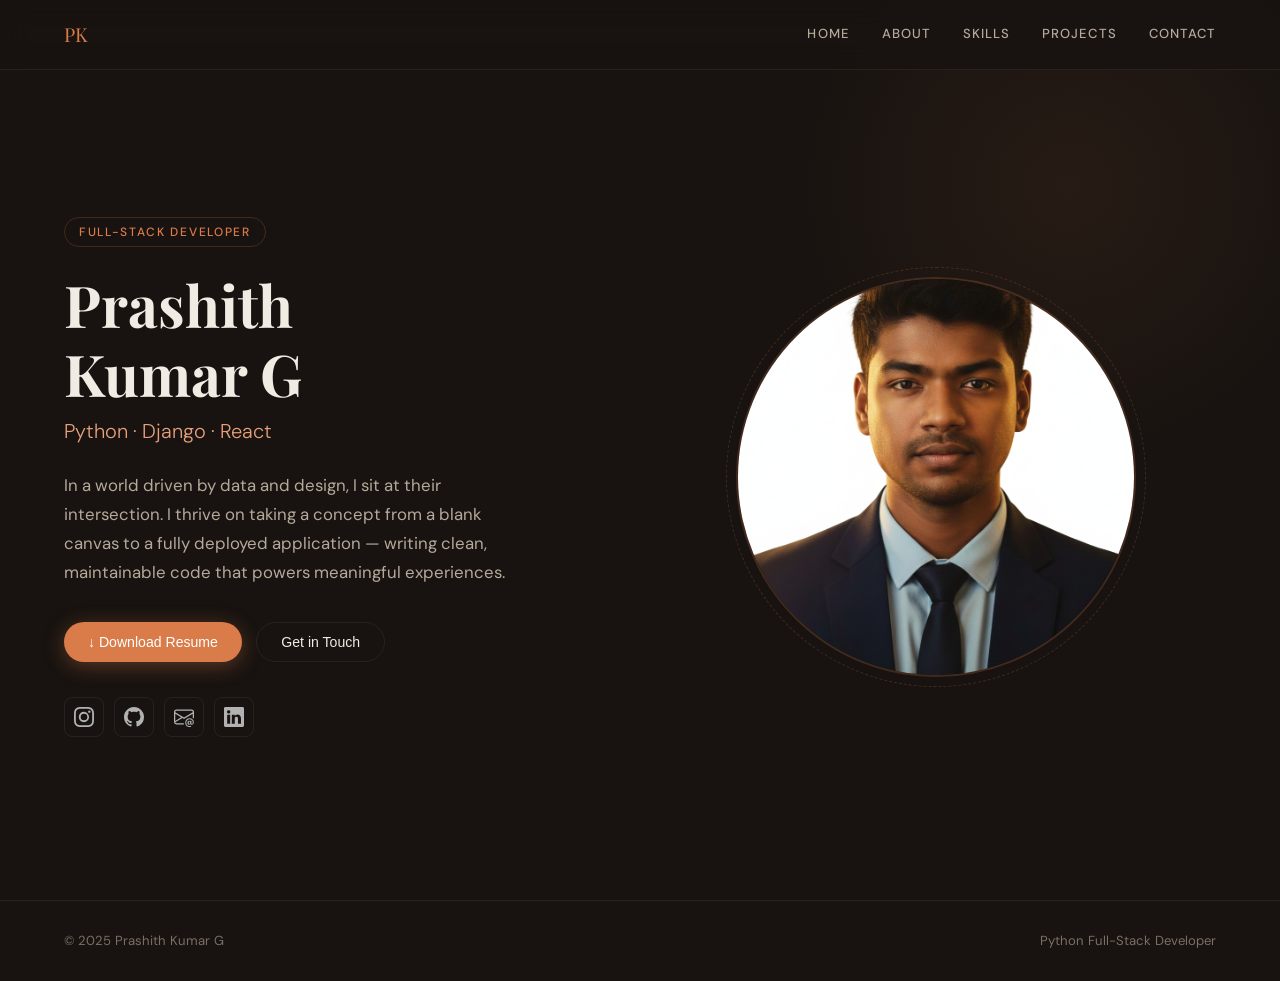
==== index.html @ 39136ca4 "Initial git to the local folder" ====
<!DOCTYPE html>
<html lang="en">
<head>
  <meta charset="UTF-8">
  <meta name="viewport" content="width=device-width, initial-scale=1.0">
  <link rel="stylesheet" href="style.css">
  <title>Prashith Kumar G — Full-Stack Developer</title>
</head>
<body>

  <!-- ===== NAVIGATION ===== -->
  <nav class="nav">
    <span class="nav-logo">PK</span>
    <div class="nav-links" id="nav-links">
      <a href="index.html"   class="navi">Home</a>
      <a href="about.html"   class="navi">About</a>
      <a href="skill.html"   class="navi">Skills</a>
      <a href="project.html" class="navi">Projects</a>
      <a href="contact.html" class="navi">Contact</a>
    </div>
    <button class="nav-toggle" id="nav-toggle" aria-label="Toggle menu">
      <span></span><span></span><span></span>
    </button>
  </nav>

  <!-- ===== HERO ===== -->
  <section class="hero">
    <div class="hero-text">
      <span class="eyebrow">Full-Stack Developer</span>
      <h1 class="hero-title">Prashith<br>Kumar G</h1>
      <p class="hero-role">Python · Django · React</p>
      <p class="hero-desc">
        In a world driven by data and design, I sit at their intersection.
        I thrive on taking a concept from a blank canvas to a fully deployed
        application — writing clean, maintainable code that powers meaningful
        experiences.
      </p>
      <div class="hero-actions">
        <a href="resume.pdf" download="Prashith_Kumar_G_Resume.pdf">
          <button class="btn-primary">&#8595; Download Resume</button>
        </a>
        <a href="contact.html">
          <button class="btn-ghost">Get in Touch</button>
        </a>
      </div>
      <div class="hero-socials">
        <a href="https://instagram.com/prasi__05" target="_blank" class="social-icon" aria-label="Instagram">
          <img src="./images/instagram.svg" alt="Instagram">
        </a>
        <a href="https://github.com/Prashith05" target="_blank" class="social-icon" aria-label="GitHub">
          <img src="./images/github.svg" alt="GitHub">
        </a>
        <a href="mailto:prashith3@gmail.com" class="social-icon" aria-label="Email">
          <img src="./images/email.svg" alt="Email">
        </a>
        <a href="https://www.linkedin.com/in/prashith-kumar-g-63981139b/" target="_blank" class="social-icon" aria-label="LinkedIn">
          <img src="./images/linkedin.svg" alt="LinkedIn">
        </a>
      </div>
    </div>

    <div class="hero-image-wrap">
      <div class="img-frame">
        <img src="./images/me.png" alt="Prashith Kumar G" id="mypic">
      </div>
    </div>
  </section>

  <!-- ===== FOOTER ===== -->
  <footer>
    <span class="footer-text">© 2025 Prashith Kumar G</span>
    <span class="footer-text">Python Full-Stack Developer</span>
  </footer>

  <script>
    /* Mobile nav toggle */
    const toggle = document.getElementById('nav-toggle');
    const links  = document.getElementById('nav-links');
    toggle.addEventListener('click', () => {
      toggle.classList.toggle('open');
      links.classList.toggle('open');
    });
    /* Close on link click */
    links.querySelectorAll('a').forEach(a => a.addEventListener('click', () => {
      toggle.classList.remove('open');
      links.classList.remove('open');
    }));
  </script>
</body>
</html>
---- style.css ----
/* ===================================================
   PRASHITH KUMAR G — Portfolio Stylesheet
   Design: Dark Editorial, Warm Accent
   Responsive: Mobile-first
   =================================================== */

@import url('https://fonts.googleapis.com/css2?family=Playfair+Display:wght@400;700&family=DM+Sans:ital,wght@0,300;0,400;0,500;1,300&display=swap');

/* ---------- Tokens ---------- */
:root {
  --bg-deep:      #181310;
  --bg-card:      #22190f;
  --bg-card2:     #2c2018;
  --accent:       #d97c4a;
  --accent-lt:    #e8a07a;
  --accent-dim:   rgba(217,124,74,0.12);
  --text-1:       #f0ebe3;
  --text-2:       #b5a99a;
  --text-3:       #7a6e65;
  --border:       rgba(217,124,74,0.22);
  --border-sub:   rgba(240,235,227,0.07);
  --rad-s: 8px; --rad-m: 14px; --rad-l: 22px; --rad-xl: 40px;
  --shadow: 0 6px 36px rgba(0,0,0,0.55);
  --nav-h: 70px;
  --ease: 0.3s cubic-bezier(.4,0,.2,1);
}

/* ---------- Base ---------- */
*,*::before,*::after{box-sizing:border-box;margin:0;padding:0;}
html{scroll-behavior:smooth;}
body{
  background:var(--bg-deep);
  color:var(--text-1);
  font-family:'DM Sans',sans-serif;
  line-height:1.72;
  overflow-x:hidden;
}
a{text-decoration:none;color:inherit;}
img{display:block;max-width:100%;}

/* ---------- Type ---------- */
h1,h2,h3{font-family:'Playfair Display',serif;font-weight:700;line-height:1.2;}
h1{font-size:clamp(2rem,5vw,3.6rem);}
h2{font-size:clamp(1.5rem,3vw,2.3rem);}
p {font-size:clamp(.95rem,1.5vw,1.05rem);}

/* ==========================================
   NAVIGATION
   ========================================== */
.nav{
  position:fixed;top:0;left:0;right:0;
  height:var(--nav-h);z-index:999;
  display:flex;align-items:center;
  justify-content:space-between;
  padding:0 clamp(1.25rem,5vw,4rem);
  background:rgba(24,19,16,.88);
  backdrop-filter:blur(14px);
  -webkit-backdrop-filter:blur(14px);
  border-bottom:1px solid var(--border-sub);
  animation:nav-in .6s ease both;
}
@keyframes nav-in{from{transform:translateY(-100%);opacity:0}to{transform:none;opacity:1}}

.nav-logo{
  font-family:'Playfair Display',serif;
  font-size:1.2rem;color:var(--accent);letter-spacing:.02em;
}

.nav-links{display:flex;gap:clamp(.8rem,2.5vw,2.2rem);align-items:center;}

.navi{
  font-size:.82rem;font-weight:500;
  letter-spacing:.08em;text-transform:uppercase;
  color:var(--text-2);position:relative;
  transition:color var(--ease);
}
.navi::after{
  content:'';position:absolute;bottom:-3px;left:0;
  width:0;height:1px;background:var(--accent);
  transition:width var(--ease);
}
.navi:hover{color:var(--accent);}
.navi:hover::after{width:100%;}

/* hamburger */
.nav-toggle{
  display:none;flex-direction:column;
  gap:5px;cursor:pointer;
  background:none;border:none;padding:4px;
}
.nav-toggle span{
  display:block;width:24px;height:2px;
  background:var(--text-1);border-radius:2px;
  transition:var(--ease);
}
.nav-toggle.open span:nth-child(1){transform:translateY(7px) rotate(45deg);}
.nav-toggle.open span:nth-child(2){opacity:0;}
.nav-toggle.open span:nth-child(3){transform:translateY(-7px) rotate(-45deg);}

/* ==========================================
   HERO
   ========================================== */
.hero{
  min-height:100svh;
  display:grid;grid-template-columns:1fr 1fr;
  align-items:center;gap:2rem;
  padding:calc(var(--nav-h) + 3rem) clamp(1.25rem,5vw,5rem) 4rem;
  position:relative;overflow:hidden;
}
/* ambient glow */
.hero::before{
  content:'';position:absolute;
  top:-10%;right:-5%;
  width:550px;height:550px;border-radius:50%;
  background:radial-gradient(circle,rgba(217,124,74,.08) 0%,transparent 70%);
  pointer-events:none;
}

.hero-text{animation:slide-left .9s .15s ease both;}
@keyframes slide-left{from{transform:translateX(-44px);opacity:0}to{transform:none;opacity:1}}

.eyebrow{
  display:inline-block;
  font-size:.75rem;font-weight:500;
  letter-spacing:.14em;text-transform:uppercase;
  color:var(--accent);border:1px solid var(--border);
  border-radius:100px;padding:4px 14px;margin-bottom:1.4rem;
}

.hero-title{margin-bottom:.4rem;color:var(--text-1);}
.hero-role{
  font-family:'DM Sans',sans-serif;
  font-size:clamp(1rem,2vw,1.25rem);font-weight:300;
  color:var(--accent-lt);margin-bottom:1.4rem;
}
.hero-desc{
  color:var(--text-2);max-width:470px;margin-bottom:2.2rem;
}

.hero-actions{
  display:flex;flex-wrap:wrap;gap:.9rem;
  align-items:center;margin-bottom:2.2rem;
}

.btn-primary{
  display:inline-flex;align-items:center;gap:8px;
  background:var(--accent);color:#fff;
  font-size:.88rem;font-weight:500;
  padding:12px 24px;border-radius:var(--rad-xl);
  border:none;cursor:pointer;
  transition:background var(--ease),transform var(--ease),box-shadow var(--ease);
  box-shadow:0 4px 20px rgba(217,124,74,.35);
}
.btn-primary:hover{background:var(--accent-lt);transform:translateY(-2px);box-shadow:0 8px 28px rgba(217,124,74,.45);}
.btn-primary:active{transform:none;}

.btn-ghost{
  display:inline-flex;align-items:center;gap:8px;
  background:transparent;color:var(--text-1);
  font-size:.88rem;font-weight:500;
  padding:11px 24px;border-radius:var(--rad-xl);
  border:1px solid var(--border-sub);cursor:pointer;
  transition:border-color var(--ease),color var(--ease),background var(--ease);
}
.btn-ghost:hover{border-color:var(--accent);color:var(--accent);background:var(--accent-dim);}

.hero-socials{display:flex;gap:10px;}
.social-icon{
  width:40px;height:40px;border-radius:var(--rad-s);
  border:1px solid var(--border-sub);
  display:flex;align-items:center;justify-content:center;
  transition:border-color var(--ease),background var(--ease),transform var(--ease);
}
.social-icon img{width:20px;height:20px;filter:invert(1) brightness(.7);transition:filter var(--ease);}
.social-icon:hover{border-color:var(--accent);background:var(--accent-dim);transform:translateY(-3px);}
.social-icon:hover img{filter:invert(70%) sepia(50%) saturate(400%) hue-rotate(350deg);}

/* Image side */
.hero-image-wrap{
  display:flex;justify-content:center;align-items:center;
  animation:slide-right .9s .3s ease both;
}
@keyframes slide-right{from{transform:translateX(44px);opacity:0}to{transform:none;opacity:1}}

.img-frame{
  position:relative;
  width:clamp(230px,34vw,400px);
  height:clamp(230px,34vw,400px);
}
.img-frame::before{
  content:'';position:absolute;inset:-10px;
  border-radius:50%;border:1px dashed var(--border);
  animation:spin 25s linear infinite;
}
.img-frame::after{
  content:'';position:absolute;inset:10px;
  border-radius:50%;
  background:radial-gradient(circle at 30% 30%,rgba(217,124,74,.22),transparent 68%);
}
@keyframes spin{from{transform:rotate(0)}to{transform:rotate(360deg)}}

#mypic{
  width:100%;height:100%;border-radius:50%;
  object-fit:cover;border:2px solid var(--border);
  position:relative;z-index:1;
}

/* ==========================================
   SECTION SHARED
   ========================================== */
section{padding:6rem clamp(1.25rem,5vw,5rem);position:relative;}

.sec-eyebrow{
  display:block;font-size:.72rem;font-weight:500;
  letter-spacing:.16em;text-transform:uppercase;
  color:var(--accent);margin-bottom:.5rem;
}
.sec-title{color:var(--text-1);margin-bottom:.6rem;}
.sec-line{
  width:44px;height:2px;background:var(--accent);
  border-radius:2px;margin:0 0 2.8rem;
}

/* ==========================================
   ABOUT
   ========================================== */
#about{background:var(--bg-card);}

.about-grid{
  display:grid;grid-template-columns:1fr 2fr;
  gap:4rem;align-items:start;
}
.about-stats{
  display:flex;flex-direction:column;gap:1.2rem;
  position:sticky;top:calc(var(--nav-h) + 1.5rem);
}
.stat-card{
  background:var(--bg-card2);border:1px solid var(--border-sub);
  border-radius:var(--rad-m);padding:1.4rem;
  transition:border-color var(--ease),transform var(--ease);
}
.stat-card:hover{border-color:var(--border);transform:translateX(5px);}
.stat-num{
  font-family:'Playfair Display',serif;
  font-size:2rem;color:var(--accent);line-height:1;margin-bottom:.2rem;
}
.stat-lbl{font-size:.78rem;color:var(--text-3);text-transform:uppercase;letter-spacing:.09em;}

.about-body p{color:var(--text-2);margin-bottom:1.1rem;font-size:1.02rem;}
.about-body p strong{color:var(--text-1);font-weight:500;}
.about-tags{display:flex;flex-wrap:wrap;gap:7px;margin-top:1.8rem;}
.tag{
  display:inline-block;
  background:var(--accent-dim);color:var(--accent-lt);
  border:1px solid var(--border);border-radius:100px;
  padding:3px 13px;font-size:.8rem;font-weight:500;
}

/* ==========================================
   SKILLS
   ========================================== */
#skills{background:var(--bg-deep);}

.skills-grid{
  display:grid;
  grid-template-columns:repeat(auto-fit,minmax(240px,1fr));
  gap:1.25rem;
}
.skill-cat{
  background:var(--bg-card);border:1px solid var(--border-sub);
  border-radius:var(--rad-l);padding:1.8rem;
  transition:border-color var(--ease),transform var(--ease),box-shadow var(--ease);
}
.skill-cat:hover{border-color:var(--border);transform:translateY(-5px);box-shadow:var(--shadow);}
.skill-cat-title{
  font-size:.7rem;font-weight:500;letter-spacing:.14em;
  text-transform:uppercase;color:var(--accent);
  margin-bottom:1.4rem;padding-bottom:.9rem;
  border-bottom:1px solid var(--border-sub);
}
.skill-items{display:flex;flex-direction:column;gap:.9rem;}
.skill-item{display:flex;align-items:center;gap:12px;}
.skill-icon{
  width:40px;height:40px;flex-shrink:0;
  border-radius:var(--rad-s);background:var(--bg-card2);
  border:1px solid var(--border-sub);
  display:flex;align-items:center;justify-content:center;overflow:hidden;
}
.skill-icon img{width:26px;height:26px;object-fit:contain;}
.skill-name{font-size:.93rem;color:var(--text-1);font-weight:500;}

/* ==========================================
   PROJECTS
   ========================================== */
#projects{background:var(--bg-card);}

.projects-grid{
  display:grid;
  grid-template-columns:repeat(auto-fit,minmax(300px,1fr));
  gap:1.75rem;
}
.project-card{
  background:var(--bg-card2);border:1px solid var(--border-sub);
  border-radius:var(--rad-l);padding:2rem;
  position:relative;overflow:hidden;
  transition:border-color var(--ease),transform var(--ease),box-shadow var(--ease);
}
.project-card::before{
  content:'';position:absolute;top:0;left:0;right:0;height:2px;
  background:linear-gradient(90deg,var(--accent),transparent);
  transform:scaleX(0);transform-origin:left;
  transition:transform var(--ease);
}
.project-card:hover{border-color:var(--border);transform:translateY(-6px);box-shadow:var(--shadow);}
.project-card:hover::before{transform:scaleX(1);}

.proj-tag{
  display:inline-block;background:var(--accent-dim);color:var(--accent);
  border-radius:4px;padding:2px 10px;font-size:.72rem;
  font-weight:500;text-transform:uppercase;letter-spacing:.07em;margin-bottom:.9rem;
}
.proj-title{
  font-size:1.05rem;font-weight:500;color:var(--text-1);
  font-family:'DM Sans',sans-serif;margin-bottom:.6rem;
}
.proj-desc{color:var(--text-2);font-size:.91rem;line-height:1.7;}
.proj-tech{display:flex;flex-wrap:wrap;gap:6px;margin-top:1.4rem;}
.tech-pill{
  background:var(--bg-card);color:var(--text-3);
  border:1px solid var(--border-sub);border-radius:4px;
  padding:2px 9px;font-size:.76rem;
}

/* ==========================================
   CONTACT
   ========================================== */
#contact{background:var(--bg-deep);}

.contact-grid{
  display:grid;grid-template-columns:1fr 1fr;
  gap:4rem;align-items:start;
}
.contact-intro{color:var(--text-2);margin-bottom:2rem;font-size:1.02rem;}
.contact-links{display:flex;flex-direction:column;gap:.9rem;}

.contact-link{
  display:flex;align-items:center;gap:14px;
  background:var(--bg-card);border:1px solid var(--border-sub);
  border-radius:var(--rad-m);padding:.9rem 1.2rem;
  transition:border-color var(--ease),transform var(--ease),background var(--ease);
}
.contact-link:hover{border-color:var(--accent);background:var(--accent-dim);transform:translateX(6px);}
.contact-link-icon{
  width:40px;height:40px;border-radius:var(--rad-s);
  background:var(--bg-card2);display:flex;align-items:center;
  justify-content:center;flex-shrink:0;
}
.contact-link-icon img{width:22px;height:22px;filter:invert(1) brightness(.7);transition:filter var(--ease);}
.contact-link:hover .contact-link-icon img{filter:invert(70%) sepia(50%) saturate(400%) hue-rotate(350deg);}
.cl-label{font-size:.74rem;color:var(--text-3);text-transform:uppercase;letter-spacing:.08em;}
.cl-value{font-size:.92rem;color:var(--text-1);font-weight:500;}

.resume-card{
  background:var(--bg-card);border:1px solid var(--border);
  border-radius:var(--rad-l);padding:2.5rem;text-align:center;
  position:sticky;top:calc(var(--nav-h) + 1.5rem);
}
.resume-icon-wrap{
  width:64px;height:64px;background:var(--accent-dim);
  border:1px solid var(--border);border-radius:var(--rad-m);
  display:flex;align-items:center;justify-content:center;
  margin:0 auto 1.4rem;font-size:2rem;
}
.resume-card h3{font-size:1.3rem;margin-bottom:.6rem;color:var(--text-1);}
.resume-card p{color:var(--text-2);font-size:.92rem;margin-bottom:2rem;}

/* ==========================================
   FOOTER
   ========================================== */
footer{
  padding:1.8rem clamp(1.25rem,5vw,4rem);
  border-top:1px solid var(--border-sub);
  display:flex;justify-content:space-between;
  align-items:center;flex-wrap:wrap;gap:1rem;
}
.footer-text{font-size:.82rem;color:var(--text-3);}

/* ==========================================
   SCROLL REVEAL
   ========================================== */
.reveal{opacity:0;transform:translateY(28px);transition:opacity .7s ease,transform .7s ease;}
.reveal.visible{opacity:1;transform:none;}
.reveal-stagger>*{opacity:0;transform:translateY(20px);transition:opacity .55s ease,transform .55s ease;}
.reveal-stagger.visible>*:nth-child(1){opacity:1;transform:none;transition-delay:.05s;}
.reveal-stagger.visible>*:nth-child(2){opacity:1;transform:none;transition-delay:.15s;}
.reveal-stagger.visible>*:nth-child(3){opacity:1;transform:none;transition-delay:.25s;}
.reveal-stagger.visible>*:nth-child(4){opacity:1;transform:none;transition-delay:.35s;}
.reveal-stagger.visible>*:nth-child(5){opacity:1;transform:none;transition-delay:.45s;}
.reveal-stagger.visible>*:nth-child(6){opacity:1;transform:none;transition-delay:.55s;}

/* ==========================================
   RESPONSIVE — TABLET ≤900px
   ========================================== */
@media(max-width:900px){
  .hero{grid-template-columns:1fr;text-align:center;padding-top:calc(var(--nav-h) + 2rem);}
  .hero::before{display:none;}
  .hero-image-wrap{order:-1;}
  .img-frame{width:200px;height:200px;}
  .hero-desc{margin:0 auto 2rem;}
  .hero-actions,.hero-socials{justify-content:center;}
  .about-grid,.contact-grid{grid-template-columns:1fr;gap:2rem;}
  .about-stats{position:static;flex-direction:row;flex-wrap:wrap;}
  .stat-card{flex:1 1 130px;}
  .resume-card{position:static;}
}

/* ==========================================
   RESPONSIVE — MOBILE ≤600px
   ========================================== */
@media(max-width:600px){
  .nav-links{
    display:none;position:fixed;top:var(--nav-h);left:0;right:0;
    background:rgba(24,19,16,.97);backdrop-filter:blur(16px);
    flex-direction:column;gap:0;padding:.75rem 0;
    border-bottom:1px solid var(--border-sub);
  }
  .nav-links.open{display:flex;}
  .navi{padding:.9rem 1.5rem;font-size:.95rem;width:100%;}
  .navi::after{display:none;}
  .nav-toggle{display:flex;}
  section{padding:3.5rem 1.2rem;}
  .img-frame{width:170px;height:170px;}
  .skills-grid,.projects-grid{grid-template-columns:1fr;}
  .about-stats{flex-direction:column;}
  footer{flex-direction:column;text-align:center;}
}
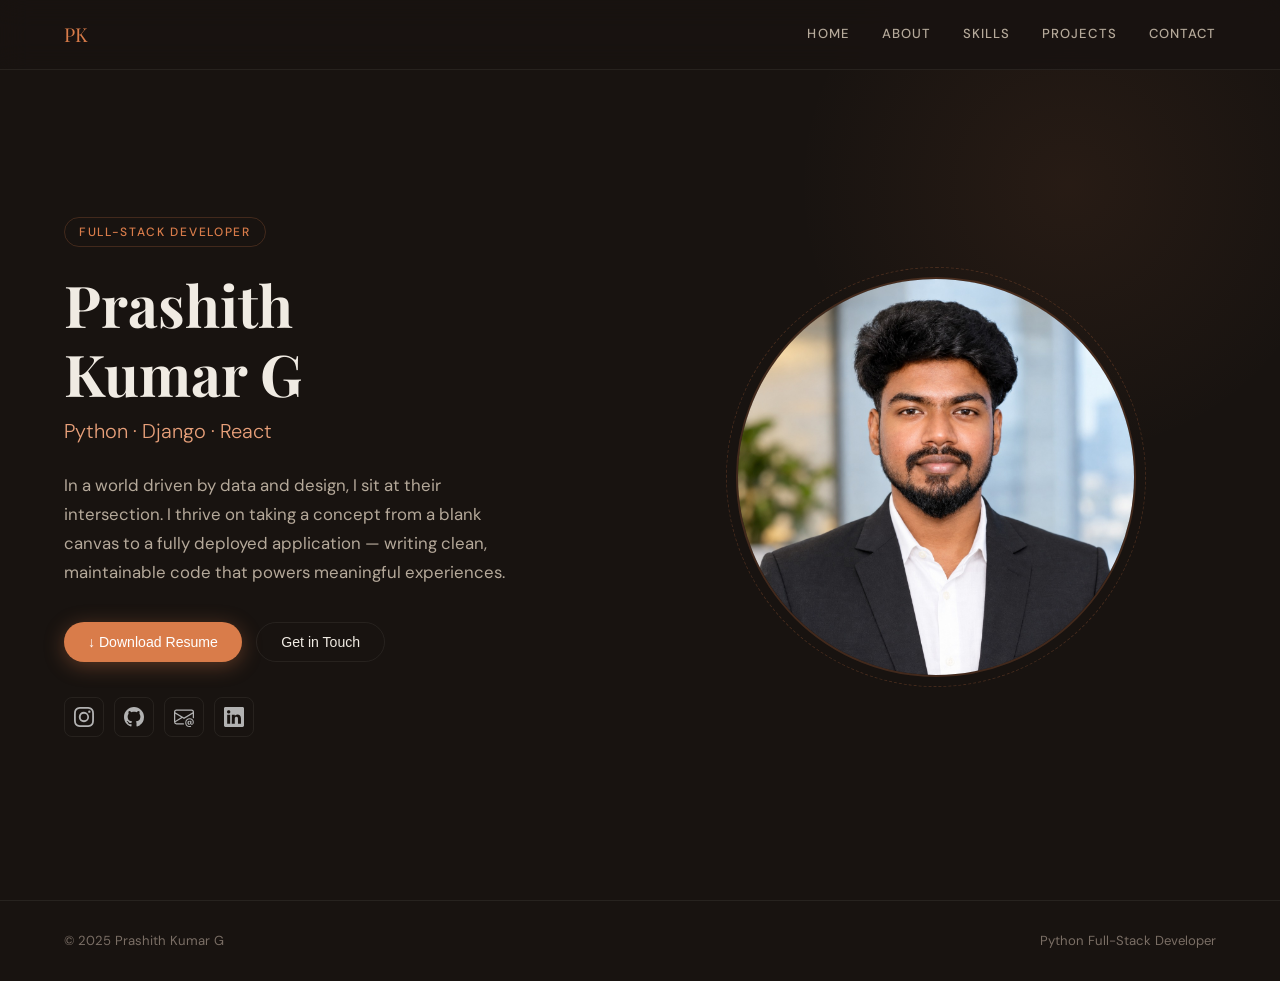
==== commit 86ae9858: "The profile pic has been updated" ====
--- a/index.html
+++ b/index.html
@@ -61,7 +61,7 @@
 
     <div class="hero-image-wrap">
       <div class="img-frame">
-        <img src="./images/me.png" alt="Prashith Kumar G" id="mypic">
+        <img src="./images/Profile-pic.jpeg" alt="Prashith Kumar G" id="mypic">
       </div>
     </div>
   </section>
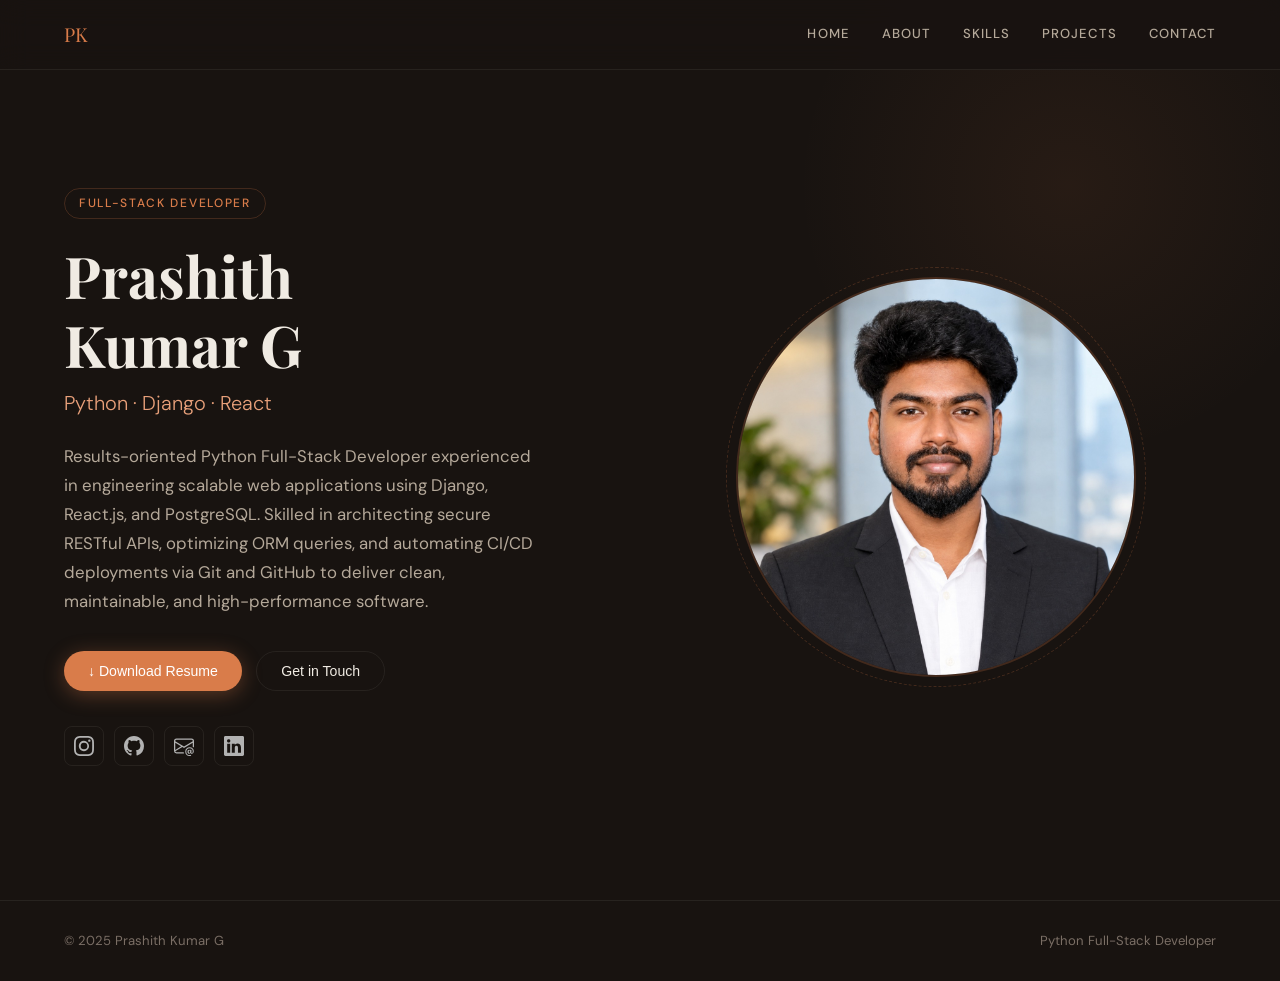
==== commit faee5ea5: "Updated the introduction part of my profile" ====
--- a/index.html
+++ b/index.html
@@ -30,10 +30,9 @@
       <h1 class="hero-title">Prashith<br>Kumar G</h1>
       <p class="hero-role">Python · Django · React</p>
       <p class="hero-desc">
-        In a world driven by data and design, I sit at their intersection.
-        I thrive on taking a concept from a blank canvas to a fully deployed
-        application — writing clean, maintainable code that powers meaningful
-        experiences.
+        Results-oriented Python Full-Stack Developer experienced in engineering scalable web applications using Django,
+React.js, and PostgreSQL. Skilled in architecting secure RESTful APIs, optimizing ORM queries, and automating CI/CD
+deployments via Git and GitHub to deliver clean, maintainable, and high-performance software.
       </p>
       <div class="hero-actions">
         <a href="resume.pdf" download="Prashith_Kumar_G_Resume.pdf">
